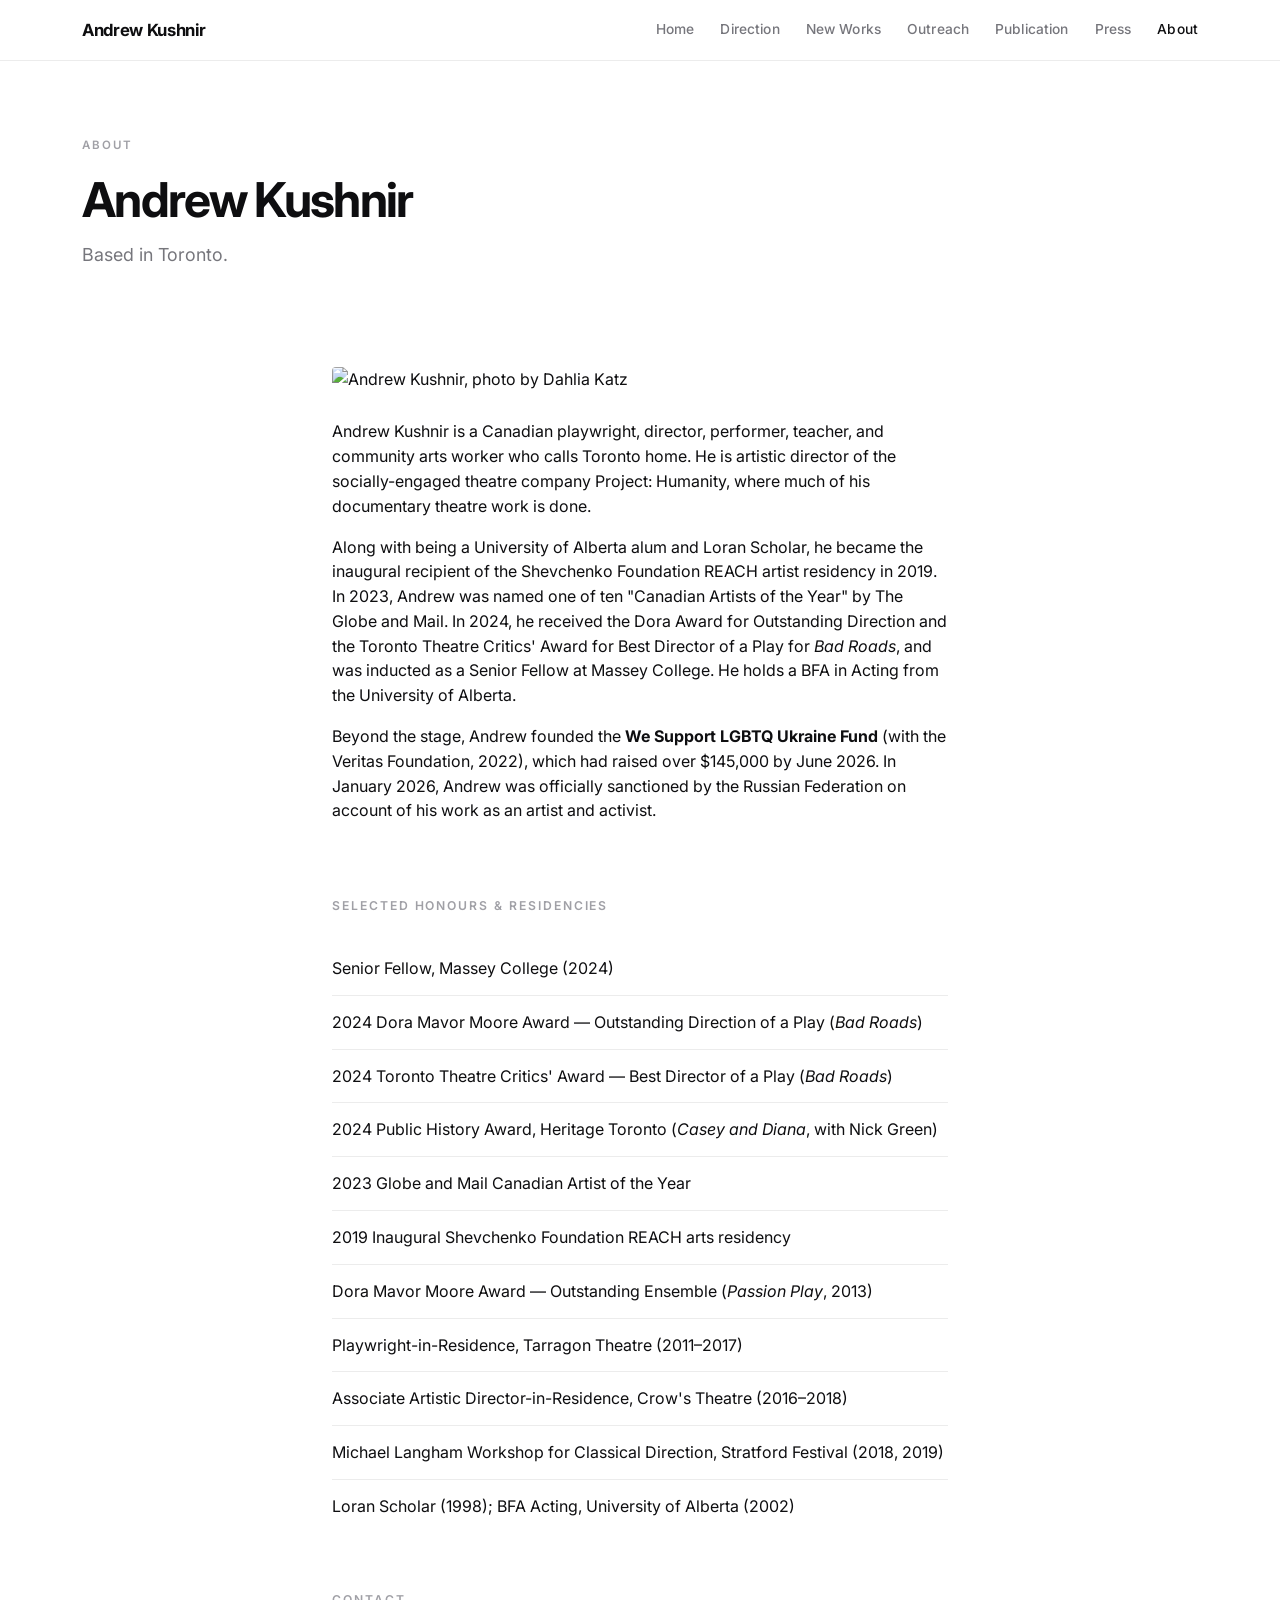
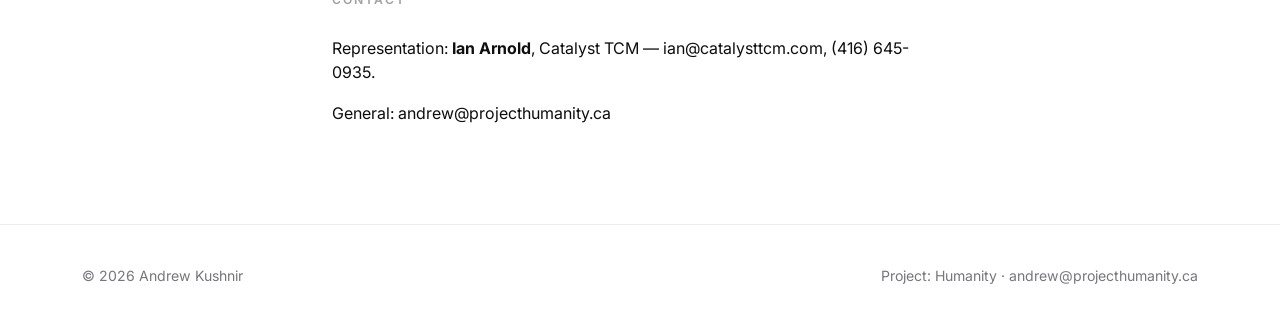
==== about.html @ 0e0c517e "Add files via upload" ====
<!DOCTYPE html>
<html lang="en">
<head>
  <meta charset="UTF-8" />
  <meta name="viewport" content="width=device-width, initial-scale=1.0" />
  <title>About — Andrew Kushnir</title>
  <meta name="description" content="About Andrew Kushnir — playwright, director, performer, teacher, and artistic director of Project: Humanity." />
  <link rel="stylesheet" href="styles.css" />
</head>
<body>
  <header class="site-header">
    <nav class="wrap nav">
      <a href="index.html" class="brand">Andrew Kushnir</a>
      <div class="nav-links">
        <a href="index.html">Home</a>
        <a href="direction.html">Direction</a>
        <a href="new-works.html">New Works</a>
        <a href="outreach.html">Outreach</a>
        <a href="publication.html">Publication</a>
        <a href="press.html">Press</a>
        <a href="about.html" class="active">About</a>
      </div>
    </nav>
  </header>

  <main>
    <section class="page-hero">
      <div class="wrap">
        <p class="eyebrow">About</p>
        <h1>Andrew Kushnir</h1>
        <p class="lead">Based in Toronto.</p>
      </div>
    </section>

    <section class="block">
      <div class="wrap narrow prose">
        <img src="https://images.squarespace-cdn.com/content/v1/5c01672331d4df2f0f9d16e8/1585955528370-FG833TURFJPLRFF7DVQD/Andrew+Kushnir-photobyDahliaKatz-4016.jpeg" alt="Andrew Kushnir, photo by Dahlia Katz" style="border-radius:4px;margin-bottom:28px" />
        <p>
          Andrew Kushnir is a Canadian playwright, director, performer, teacher, and
          community arts worker who calls Toronto home. He is artistic director of the
          socially-engaged theatre company <a href="https://www.projecthumanity.ca">Project: Humanity</a>,
          where much of his documentary theatre work is done.
        </p>
        <p>
          Along with being a University of Alberta alum and Loran Scholar, he became the
          inaugural recipient of the Shevchenko Foundation REACH artist residency in 2019.
          In 2023, Andrew was named one of ten "Canadian Artists of the Year" by The Globe
          and Mail. In 2024, he received the Dora Award for Outstanding Direction and the
          Toronto Theatre Critics' Award for Best Director of a Play for <em>Bad Roads</em>,
          and was inducted as a Senior Fellow at Massey College. He holds a BFA in Acting
          from the University of Alberta.
        </p>
        <p>
          Beyond the stage, Andrew founded the <strong>We Support LGBTQ Ukraine Fund</strong>
          (with the Veritas Foundation, 2022), which had raised over $145,000 by June 2026.
          In January 2026, Andrew was officially sanctioned by the Russian Federation on
          account of his work as an artist and activist.
        </p>
      </div>
    </section>

    <section class="block">
      <div class="wrap narrow">
        <h2 class="section-title">Selected honours &amp; residencies</h2>
        <ul class="linklist">
          <li>Senior Fellow, Massey College (2024)</li>
          <li>2024 Dora Mavor Moore Award — Outstanding Direction of a Play (<em>Bad Roads</em>)</li>
          <li>2024 Toronto Theatre Critics' Award — Best Director of a Play (<em>Bad Roads</em>)</li>
          <li>2024 Public History Award, Heritage Toronto (<em>Casey and Diana</em>, with Nick Green)</li>
          <li>2023 Globe and Mail Canadian Artist of the Year</li>
          <li>2019 Inaugural Shevchenko Foundation REACH arts residency</li>
          <li>Dora Mavor Moore Award — Outstanding Ensemble (<em>Passion Play</em>, 2013)</li>
          <li>Playwright-in-Residence, Tarragon Theatre (2011–2017)</li>
          <li>Associate Artistic Director-in-Residence, Crow's Theatre (2016–2018)</li>
          <li>Michael Langham Workshop for Classical Direction, Stratford Festival (2018, 2019)</li>
          <li>Loran Scholar (1998); BFA Acting, University of Alberta (2002)</li>
        </ul>
      </div>
    </section>

    <section class="block">
      <div class="wrap narrow prose">
        <h2 class="section-title">Contact</h2>
        <p style="margin-top:14px">
          Representation: <strong>Ian Arnold</strong>, Catalyst TCM —
          <a href="mailto:ian@catalysttcm.com">ian@catalysttcm.com</a>, (416) 645-0935.
        </p>
        <p>General: <a href="mailto:andrew@projecthumanity.ca">andrew@projecthumanity.ca</a></p>
      </div>
    </section>
  </main>

  <footer class="site-footer">
    <div class="wrap footer-row">
      <span>© <span id="year"></span> Andrew Kushnir</span>
      <span>
        <a href="https://www.projecthumanity.ca">Project: Humanity</a> ·
        <a href="mailto:andrew@projecthumanity.ca">andrew@projecthumanity.ca</a>
      </span>
    </div>
  </footer>

  <script>document.getElementById('year').textContent = new Date().getFullYear();</script>
</body>
</html>
---- styles.css ----
@import url('https://fonts.googleapis.com/css2?family=Inter:wght@400;500;600;700;800&display=swap');

:root {
  --bg: #ffffff;
  --text: #0e0e10;
  --muted: #76767c;
  --faint: #a0a0a6;
  --line: #ececec;
  --accent: #0e0e10;        /* monochrome — links underline rather than color */
  --max: 1180px;
  --measure: 680px;
  --sans: "Inter", -apple-system, BlinkMacSystemFont, "Segoe UI", Roboto, Helvetica, Arial, sans-serif;
}

* { box-sizing: border-box; margin: 0; padding: 0; }
html { scroll-behavior: smooth; }

body {
  font-family: var(--sans);
  color: var(--text);
  background: var(--bg);
  line-height: 1.55;
  font-size: 16px;
  -webkit-font-smoothing: antialiased;
  text-rendering: optimizeLegibility;
}

img { max-width: 100%; display: block; }

a { color: var(--text); text-decoration: none; }
a:hover { text-decoration: underline; text-underline-offset: 3px; }

.wrap { max-width: var(--max); margin: 0 auto; padding: 0 32px; }
.narrow { max-width: var(--measure); }

/* Header / nav */
.site-header { position: sticky; top: 0; background: rgba(255,255,255,0.88); backdrop-filter: saturate(180%) blur(12px); z-index: 30; border-bottom: 1px solid var(--line); }
.nav { display: flex; align-items: center; justify-content: space-between; height: 60px; gap: 24px; }
.brand { font-weight: 700; font-size: 1.05rem; letter-spacing: -0.02em; white-space: nowrap; }
.brand:hover { text-decoration: none; }
.nav-links { display: flex; gap: 26px; flex-wrap: wrap; }
.nav-links a { color: var(--muted); font-weight: 500; font-size: 0.86rem; letter-spacing: 0.01em; transition: color 0.15s; }
.nav-links a:hover { color: var(--text); text-decoration: none; }
.nav-links a.active { color: var(--text); }

/* Hero */
.hero { padding: 84px 0 64px; }
.eyebrow { color: var(--faint); font-weight: 600; font-size: 0.72rem; letter-spacing: 0.18em; text-transform: uppercase; margin-bottom: 20px; }
h1 { font-weight: 700; letter-spacing: -0.035em; line-height: 1.04; }
.hero h1 { font-size: clamp(2.2rem, 6vw, 4rem); margin-bottom: 22px; max-width: 17ch; }
.hero h1.quote { font-weight: 600; letter-spacing: -0.03em; line-height: 1.07; max-width: 20ch; }
.page-hero { padding: 76px 0 40px; }
.page-hero h1 { font-size: clamp(1.9rem, 4.5vw, 3rem); margin-bottom: 16px; }
.lead { font-size: 1.12rem; color: var(--muted); max-width: var(--measure); font-weight: 400; }
.intro { font-size: 1.2rem; color: var(--text); max-width: var(--measure); font-weight: 500; letter-spacing: -0.01em; line-height: 1.3; }

.cta-row { display: flex; gap: 12px; margin-top: 30px; flex-wrap: wrap; }
.btn { display: inline-block; font-weight: 600; font-size: 0.9rem; padding: 13px 26px; border-radius: 999px; transition: all 0.18s; }
.btn:hover { text-decoration: none; }
.btn-primary { background: var(--text); color: #fff; }
.btn-primary:hover { opacity: 0.82; }
.btn-ghost { color: var(--text); border: 1px solid #d6d6d6; background: transparent; }
.btn-ghost:hover { border-color: var(--text); }

/* Sections */
section.block { padding: 58px 0; }
section.block + section.block { padding-top: 0; }
.section-title { font-size: 0.76rem; font-weight: 600; letter-spacing: 0.16em; text-transform: uppercase; color: var(--faint); margin-bottom: 26px; }
.section-sub { color: var(--muted); margin: -16px 0 26px; max-width: var(--measure); }

/* Featured (current show) */
.feature { padding: 8px 0 0; }
.feature .wrap { padding: 0 32px; display: grid; grid-template-columns: 1.25fr 1fr; gap: 44px; align-items: center; }
.feature img { width: 100%; aspect-ratio: 16/10; object-fit: cover; border-radius: 4px; }
.feature .eyebrow { color: var(--faint); }
.feature h2 { font-size: clamp(1.7rem, 3.2vw, 2.4rem); font-weight: 700; letter-spacing: -0.03em; line-height: 1.07; margin-bottom: 16px; }
.feature p { color: var(--muted); margin-bottom: 14px; font-size: 1rem; }
.feature .stars { color: var(--text); font-weight: 600; }

/* Work index links */
.index-list { list-style: none; }
.index-list li { border-top: 1px solid var(--line); }
.index-list a { display: flex; justify-content: space-between; align-items: baseline; gap: 24px; padding: 20px 0; font-size: clamp(1.4rem, 3.2vw, 2.1rem); font-weight: 600; letter-spacing: -0.03em; color: var(--text); transition: padding-left 0.2s ease, color 0.2s; }
.index-list a:hover { text-decoration: none; padding-left: 14px; }
.index-list .meta { font-size: 0.9rem; font-weight: 500; color: var(--faint); letter-spacing: 0; align-self: center; white-space: nowrap; }

/* Work items */
.work-item { display: grid; grid-template-columns: 1fr 1fr; gap: 36px; padding: 52px 0; border-top: 1px solid var(--line); align-items: center; }
.work-item:first-of-type { border-top: none; padding-top: 12px; }
.work-item .thumb { overflow: hidden; border-radius: 4px; background: #f3f3f3; }
.work-item .thumb img { width: 100%; aspect-ratio: 4/3; object-fit: cover; transition: transform 0.5s ease; }
.work-item:hover .thumb img { transform: scale(1.03); }
.work-item h3 { font-size: clamp(1.4rem, 3vw, 2rem); font-weight: 700; letter-spacing: -0.03em; line-height: 1.07; margin-bottom: 8px; }
.work-item .year { color: var(--faint); font-weight: 600; font-size: 0.76rem; letter-spacing: 0.14em; text-transform: uppercase; display: block; margin-bottom: 10px; }
.work-item .credits { color: var(--muted); font-size: 0.96rem; margin-top: 8px; }
.work-item .award { color: var(--text); font-weight: 600; font-size: 0.92rem; margin-top: 10px; }
.work-item .excerpt { color: var(--muted); margin-top: 12px; font-size: 1rem; }
.work-item:nth-child(even) .thumb,
.work-item:nth-child(even) .gallery { order: 2; }

blockquote.pull { font-size: 1.18rem; font-weight: 500; letter-spacing: -0.015em; line-height: 1.32; color: var(--text); margin: 14px 0 0; }
blockquote.pull cite { display: block; font-style: normal; font-size: 0.82rem; font-weight: 600; color: var(--faint); margin-top: 12px; letter-spacing: 0.06em; text-transform: uppercase; }

/* Photo foursome gallery */
.gallery { display: grid; grid-template-columns: 1fr 1fr; gap: 8px; }
.gallery.duo { grid-template-columns: 1fr 1fr; }
.gthumb { padding: 0; border: 0; margin: 0; background: #f3f3f3; cursor: zoom-in; overflow: hidden; border-radius: 3px; position: relative; display: block; }
.gthumb img { width: 100%; aspect-ratio: 3/2; object-fit: cover; transition: transform 0.45s ease, opacity 0.2s; display: block; }
.gthumb:hover img { transform: scale(1.06); }
.gthumb::after { content: "⤢"; position: absolute; top: 8px; right: 8px; width: 26px; height: 26px; display: grid; place-items: center; font-size: 13px; color: #fff; background: rgba(0,0,0,0.45); border-radius: 50%; opacity: 0; transition: opacity 0.2s; }
.gthumb:hover::after { opacity: 1; }

/* Lightbox */
.lightbox { position: fixed; inset: 0; background: rgba(12,12,14,0.94); display: none; z-index: 100; align-items: center; justify-content: center; }
.lightbox.open { display: flex; }
.lightbox img { max-width: 90vw; max-height: 84vh; object-fit: contain; border-radius: 4px; box-shadow: 0 10px 60px rgba(0,0,0,0.5); }
.lb-caption { position: absolute; bottom: 22px; left: 0; right: 0; text-align: center; color: #d7d7da; font-size: 0.85rem; letter-spacing: 0.02em; padding: 0 20px; }
.lb-btn { position: absolute; background: rgba(255,255,255,0.10); border: 0; color: #fff; width: 50px; height: 50px; border-radius: 50%; font-size: 22px; cursor: pointer; display: grid; place-items: center; transition: background 0.2s; }
.lb-btn:hover { background: rgba(255,255,255,0.22); }
.lb-prev { left: 20px; top: 50%; transform: translateY(-50%); }
.lb-next { right: 20px; top: 50%; transform: translateY(-50%); }
.lb-close { top: 20px; right: 20px; width: 44px; height: 44px; font-size: 20px; }

/* Plain link lists */
.linklist { list-style: none; }
.linklist li { padding: 14px 0; border-top: 1px solid var(--line); font-size: 1rem; }
.linklist li:first-child { border-top: none; }
.group-title { font-size: 0.76rem; font-weight: 600; letter-spacing: 0.16em; text-transform: uppercase; color: var(--faint); margin: 36px 0 2px; }

.prose p { margin-bottom: 16px; font-size: 1rem; }
.prose p.muted { color: var(--muted); }

/* Cards (About affiliations) */
.cards { display: grid; grid-template-columns: repeat(auto-fit, minmax(220px, 1fr)); gap: 2px; margin-top: 8px; }
.card { padding: 22px 0; border-top: 1px solid var(--line); color: inherit; display: block; }
.card:hover { text-decoration: none; }
a.card:hover h3 { text-decoration: underline; text-underline-offset: 3px; }
.card h3 { font-size: 1.1rem; font-weight: 600; letter-spacing: -0.01em; margin-bottom: 4px; }
.card p { font-size: 0.92rem; color: var(--muted); margin: 0; }

/* Footer */
.site-footer { border-top: 1px solid var(--line); padding: 40px 0; margin-top: 24px; color: var(--muted); font-size: 0.88rem; }
.site-footer a { color: var(--muted); }
.site-footer a:hover { color: var(--text); }
.footer-row { display: flex; justify-content: space-between; flex-wrap: wrap; gap: 14px; }

/* Subtle reveal on load */
@media (prefers-reduced-motion: no-preference) {
  .work-item, .feature .wrap, .hero > * { animation: rise 0.7s cubic-bezier(.2,.7,.2,1) both; }
  @keyframes rise { from { opacity: 0; transform: translateY(14px); } to { opacity: 1; transform: none; } }
}

@media (max-width: 760px) {
  .wrap { padding: 0 22px; }
  .hero { padding: 56px 0 40px; }
  .page-hero { padding: 56px 0 28px; }
  .feature .wrap { grid-template-columns: 1fr; gap: 22px; }
  .work-item { grid-template-columns: 1fr; gap: 18px; padding: 38px 0; }
  .work-item:nth-child(even) .thumb,
  .work-item:nth-child(even) .gallery { order: 0; }
  .work-item .thumb img { aspect-ratio: 16/10; }
  .index-list a { font-size: 1.5rem; }
  .nav-links { gap: 16px; }
  .lb-btn { width: 42px; height: 42px; }
}
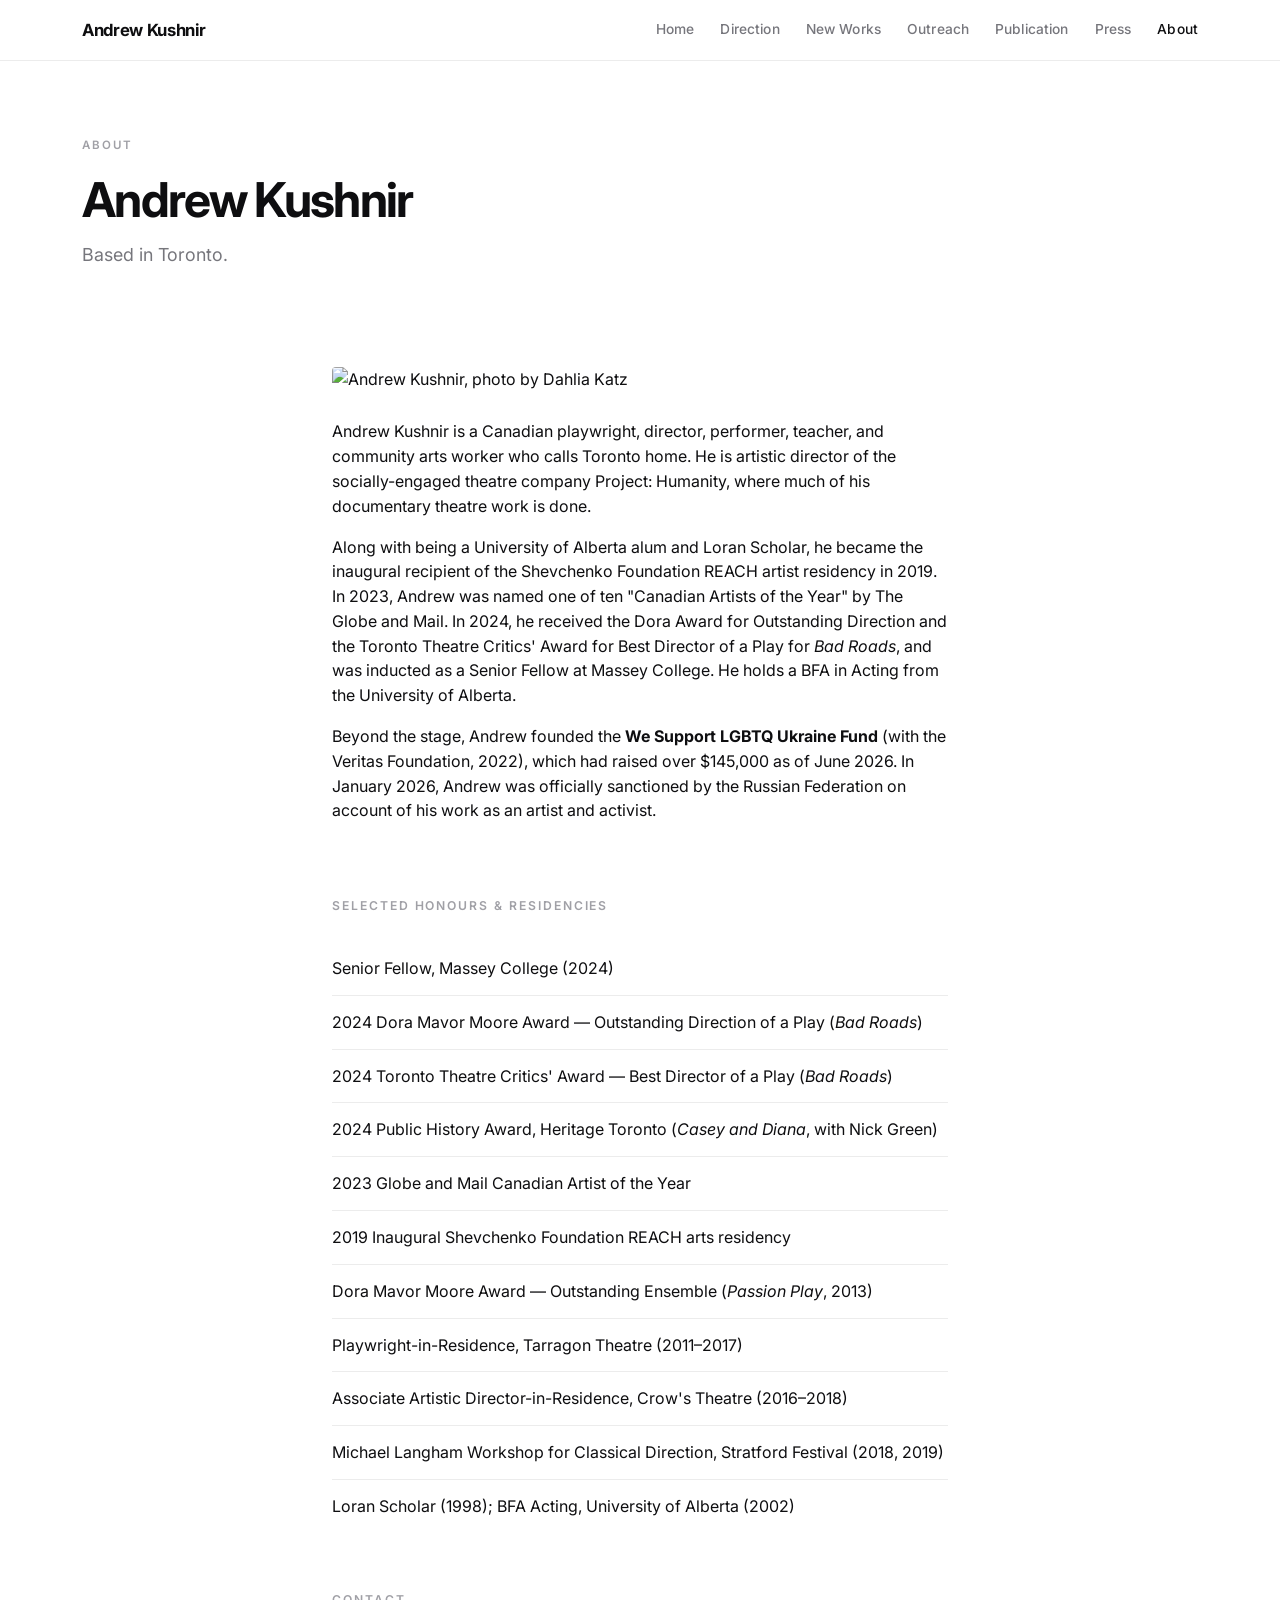
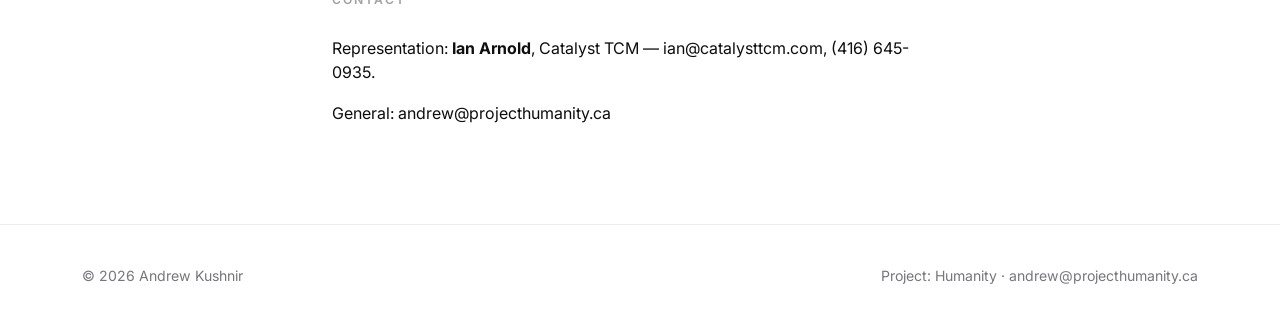
==== commit 765b278c: "Add files via upload" ====
--- a/about.html
+++ b/about.html
@@ -52,7 +52,7 @@
         </p>
         <p>
           Beyond the stage, Andrew founded the <strong>We Support LGBTQ Ukraine Fund</strong>
-          (with the Veritas Foundation, 2022), which had raised over $145,000 by June 2026.
+          (with the Veritas Foundation, 2022), which had raised over $145,000 as of June 2026.
           In January 2026, Andrew was officially sanctioned by the Russian Federation on
           account of his work as an artist and activist.
         </p>
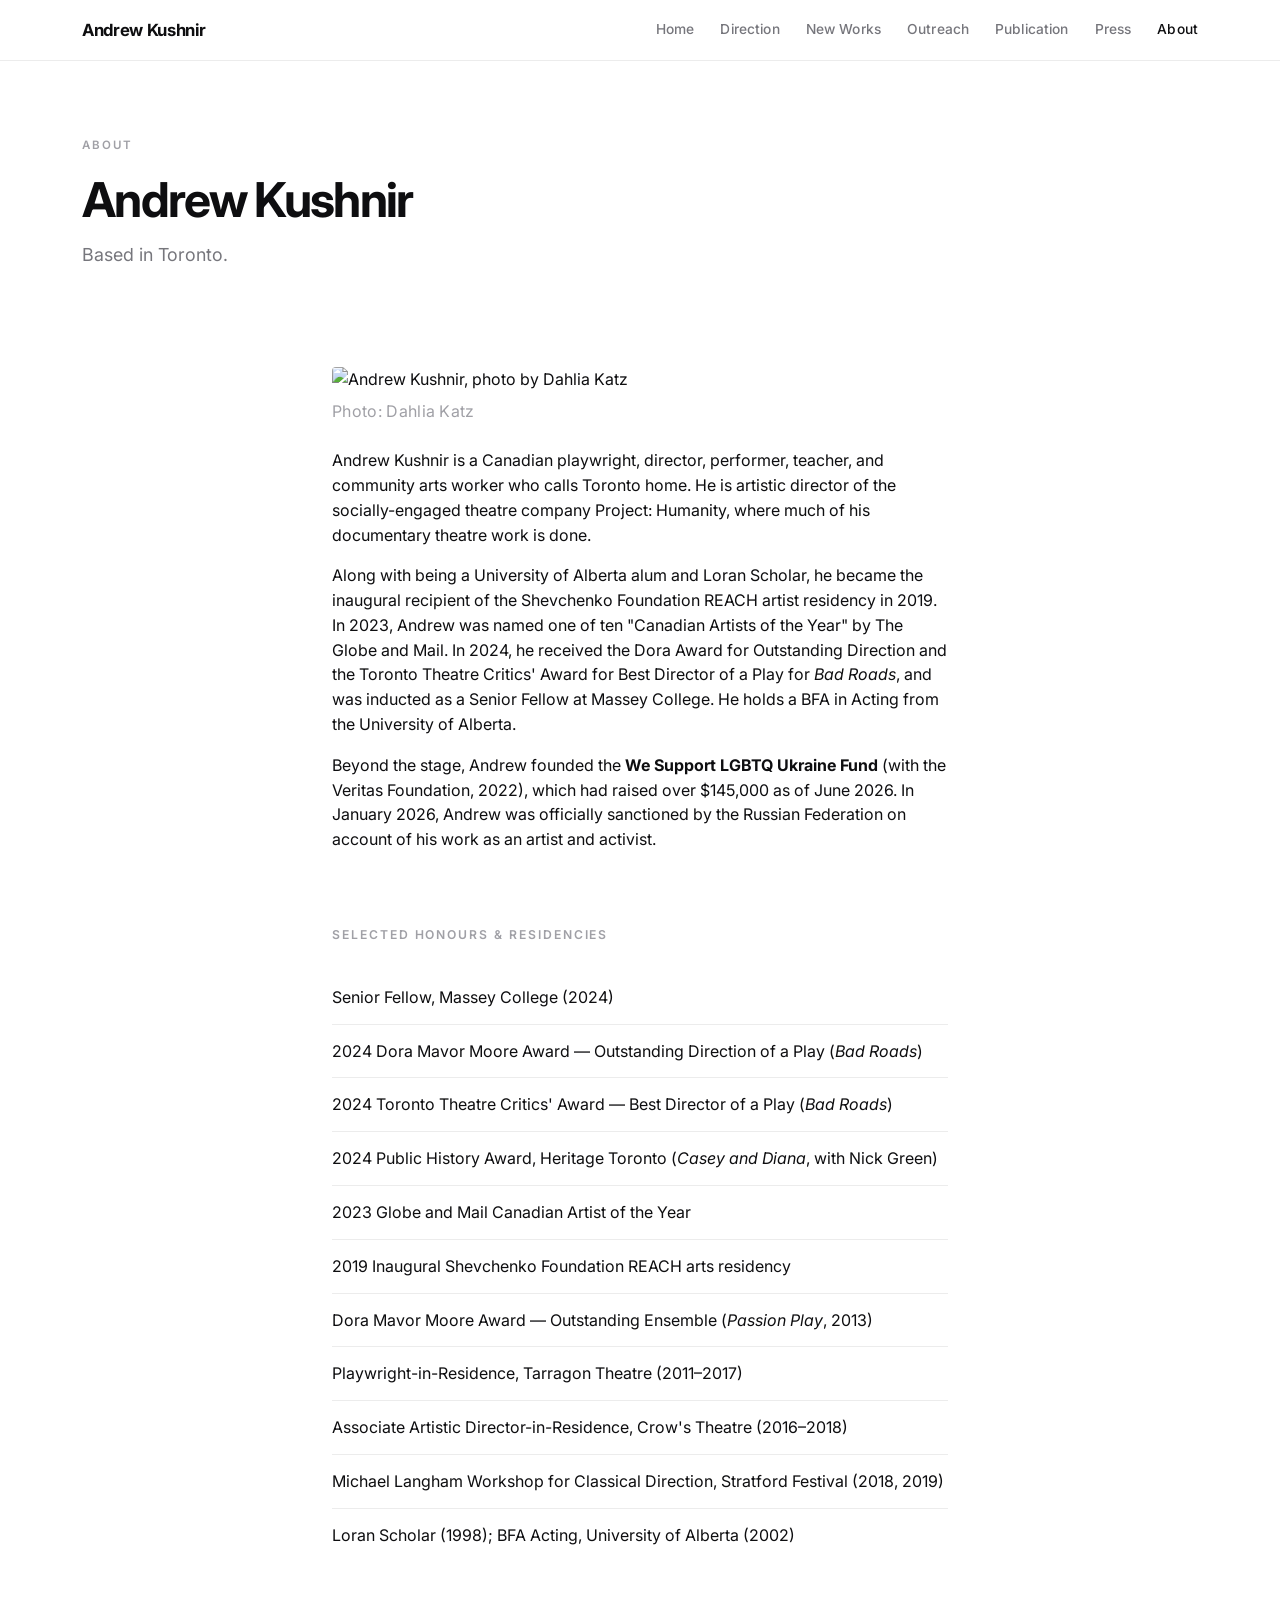
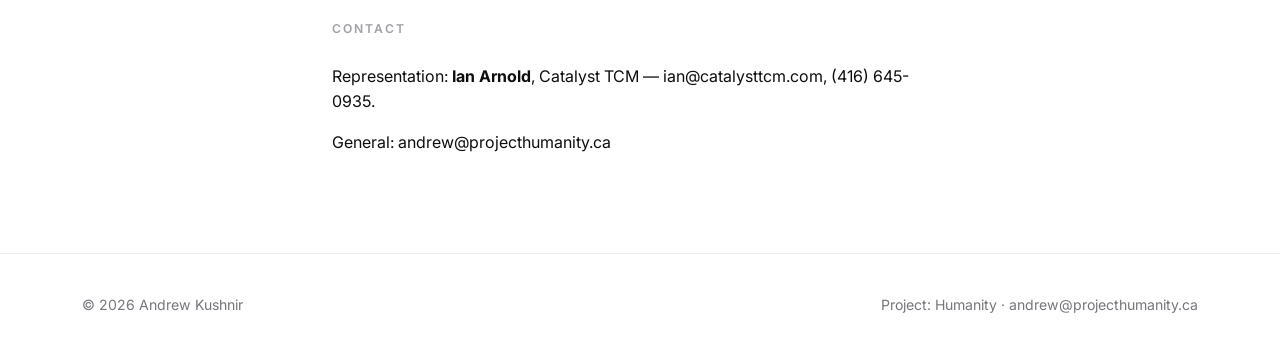
==== commit 1ac5fa6b: "Add files via upload" ====
--- a/about.html
+++ b/about.html
@@ -34,7 +34,8 @@
 
     <section class="block">
       <div class="wrap narrow prose">
-        <img src="https://images.squarespace-cdn.com/content/v1/5c01672331d4df2f0f9d16e8/1585955528370-FG833TURFJPLRFF7DVQD/Andrew+Kushnir-photobyDahliaKatz-4016.jpeg" alt="Andrew Kushnir, photo by Dahlia Katz" style="border-radius:4px;margin-bottom:28px" />
+        <img src="https://images.squarespace-cdn.com/content/v1/5c01672331d4df2f0f9d16e8/1585955528370-FG833TURFJPLRFF7DVQD/Andrew+Kushnir-photobyDahliaKatz-4016.jpeg" alt="Andrew Kushnir, photo by Dahlia Katz" style="border-radius:4px;margin-bottom:8px" />
+        <p class="photo-credit">Photo: Dahlia Katz</p>
         <p>
           Andrew Kushnir is a Canadian playwright, director, performer, teacher, and
           community arts worker who calls Toronto home. He is artistic director of the
--- a/styles.css
+++ b/styles.css
@@ -95,6 +95,8 @@
 .work-item .credits { color: var(--muted); font-size: 0.96rem; margin-top: 8px; }
 .work-item .award { color: var(--text); font-weight: 600; font-size: 0.92rem; margin-top: 10px; }
 .work-item .excerpt { color: var(--muted); margin-top: 12px; font-size: 1rem; }
+.photo-credit { font-size: 0.72rem; color: var(--faint); letter-spacing: 0.02em; margin-top: 10px; }
+.prose .photo-credit { margin-top: 0; margin-bottom: 24px; }
 .work-item:nth-child(even) .thumb,
 .work-item:nth-child(even) .gallery { order: 2; }
 
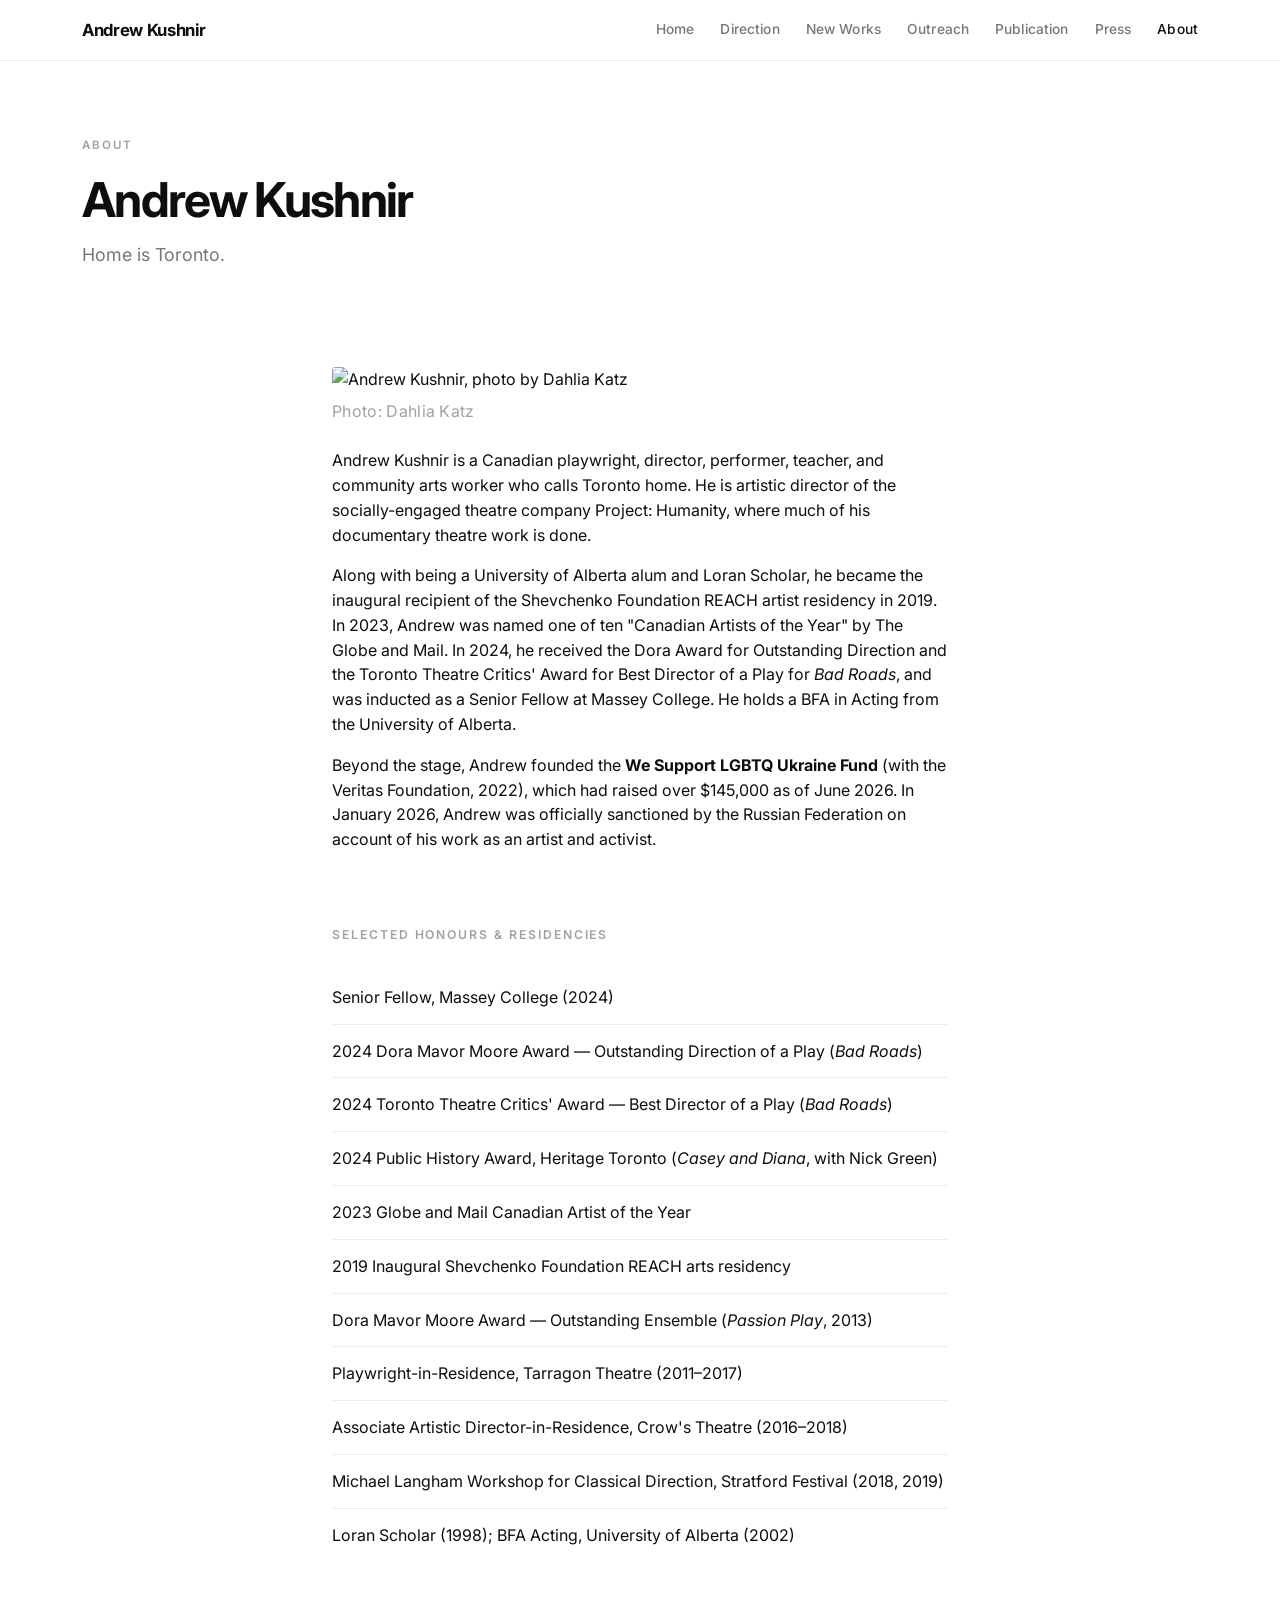
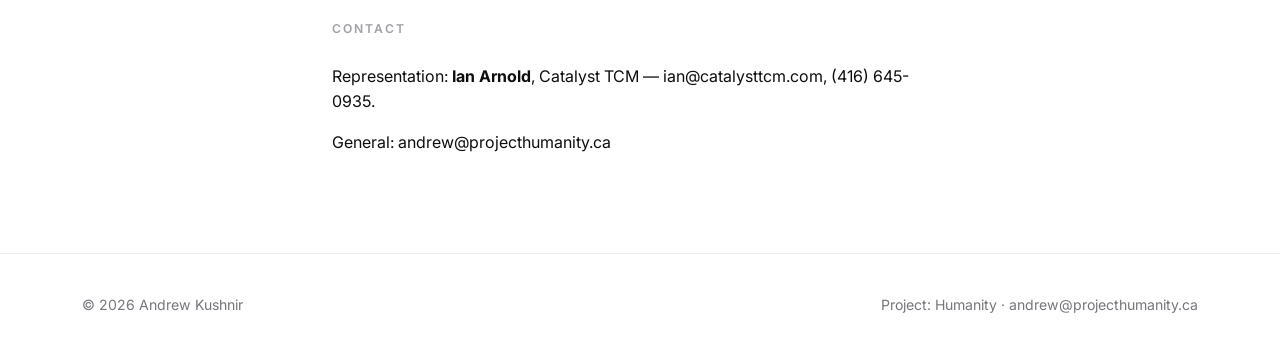
==== commit 76b5c1ee: "Add files via upload" ====
--- a/about.html
+++ b/about.html
@@ -28,7 +28,7 @@
       <div class="wrap">
         <p class="eyebrow">About</p>
         <h1>Andrew Kushnir</h1>
-        <p class="lead">Based in Toronto.</p>
+        <p class="lead">Home is Toronto.</p>
       </div>
     </section>
 
--- a/styles.css
+++ b/styles.css
@@ -6,7 +6,7 @@
   --muted: #76767c;
   --faint: #a0a0a6;
   --line: #ececec;
-  --accent: #0e0e10;        /* monochrome — links underline rather than color */
+  --accent: #0e0e10;
   --max: 1180px;
   --measure: 680px;
   --sans: "Inter", -apple-system, BlinkMacSystemFont, "Segoe UI", Roboto, Helvetica, Arial, sans-serif;
@@ -26,7 +26,6 @@
 }
 
 img { max-width: 100%; display: block; }
-
 a { color: var(--text); text-decoration: none; }
 a:hover { text-decoration: underline; text-underline-offset: 3px; }
 
@@ -68,7 +67,7 @@
 .section-title { font-size: 0.76rem; font-weight: 600; letter-spacing: 0.16em; text-transform: uppercase; color: var(--faint); margin-bottom: 26px; }
 .section-sub { color: var(--muted); margin: -16px 0 26px; max-width: var(--measure); }
 
-/* Featured (current show) */
+/* Featured */
 .feature { padding: 8px 0 0; }
 .feature .wrap { padding: 0 32px; display: grid; grid-template-columns: 1.25fr 1fr; gap: 44px; align-items: center; }
 .feature img { width: 100%; aspect-ratio: 16/10; object-fit: cover; border-radius: 4px; }
@@ -107,7 +106,7 @@
 .gallery { display: grid; grid-template-columns: 1fr 1fr; gap: 8px; }
 .gallery.duo { grid-template-columns: 1fr 1fr; }
 .gthumb { padding: 0; border: 0; margin: 0; background: #f3f3f3; cursor: zoom-in; overflow: hidden; border-radius: 3px; position: relative; display: block; }
-.gthumb img { width: 100%; aspect-ratio: 3/2; object-fit: cover; transition: transform 0.45s ease, opacity 0.2s; display: block; }
+.gthumb img { width: 100%; aspect-ratio: 3/2; object-fit: cover; transition: transform 0.45s ease; display: block; }
 .gthumb:hover img { transform: scale(1.06); }
 .gthumb::after { content: "⤢"; position: absolute; top: 8px; right: 8px; width: 26px; height: 26px; display: grid; place-items: center; font-size: 13px; color: #fff; background: rgba(0,0,0,0.45); border-radius: 50%; opacity: 0; transition: opacity 0.2s; }
 .gthumb:hover::after { opacity: 1; }
@@ -132,7 +131,7 @@
 .prose p { margin-bottom: 16px; font-size: 1rem; }
 .prose p.muted { color: var(--muted); }
 
-/* Cards (About affiliations) */
+/* Cards */
 .cards { display: grid; grid-template-columns: repeat(auto-fit, minmax(220px, 1fr)); gap: 2px; margin-top: 8px; }
 .card { padding: 22px 0; border-top: 1px solid var(--line); color: inherit; display: block; }
 .card:hover { text-decoration: none; }
@@ -154,6 +153,10 @@
 
 @media (max-width: 760px) {
   .wrap { padding: 0 22px; }
+  /* Mobile nav: stack brand above links so all sections are visible */
+  .nav { flex-direction: column; align-items: flex-start; height: auto; gap: 10px; padding: 12px 0; }
+  .nav-links { gap: 14px 18px; width: 100%; }
+  .nav-links a { font-size: 0.92rem; }
   .hero { padding: 56px 0 40px; }
   .page-hero { padding: 56px 0 28px; }
   .feature .wrap { grid-template-columns: 1fr; gap: 22px; }
@@ -162,6 +165,5 @@
   .work-item:nth-child(even) .gallery { order: 0; }
   .work-item .thumb img { aspect-ratio: 16/10; }
   .index-list a { font-size: 1.5rem; }
-  .nav-links { gap: 16px; }
   .lb-btn { width: 42px; height: 42px; }
 }
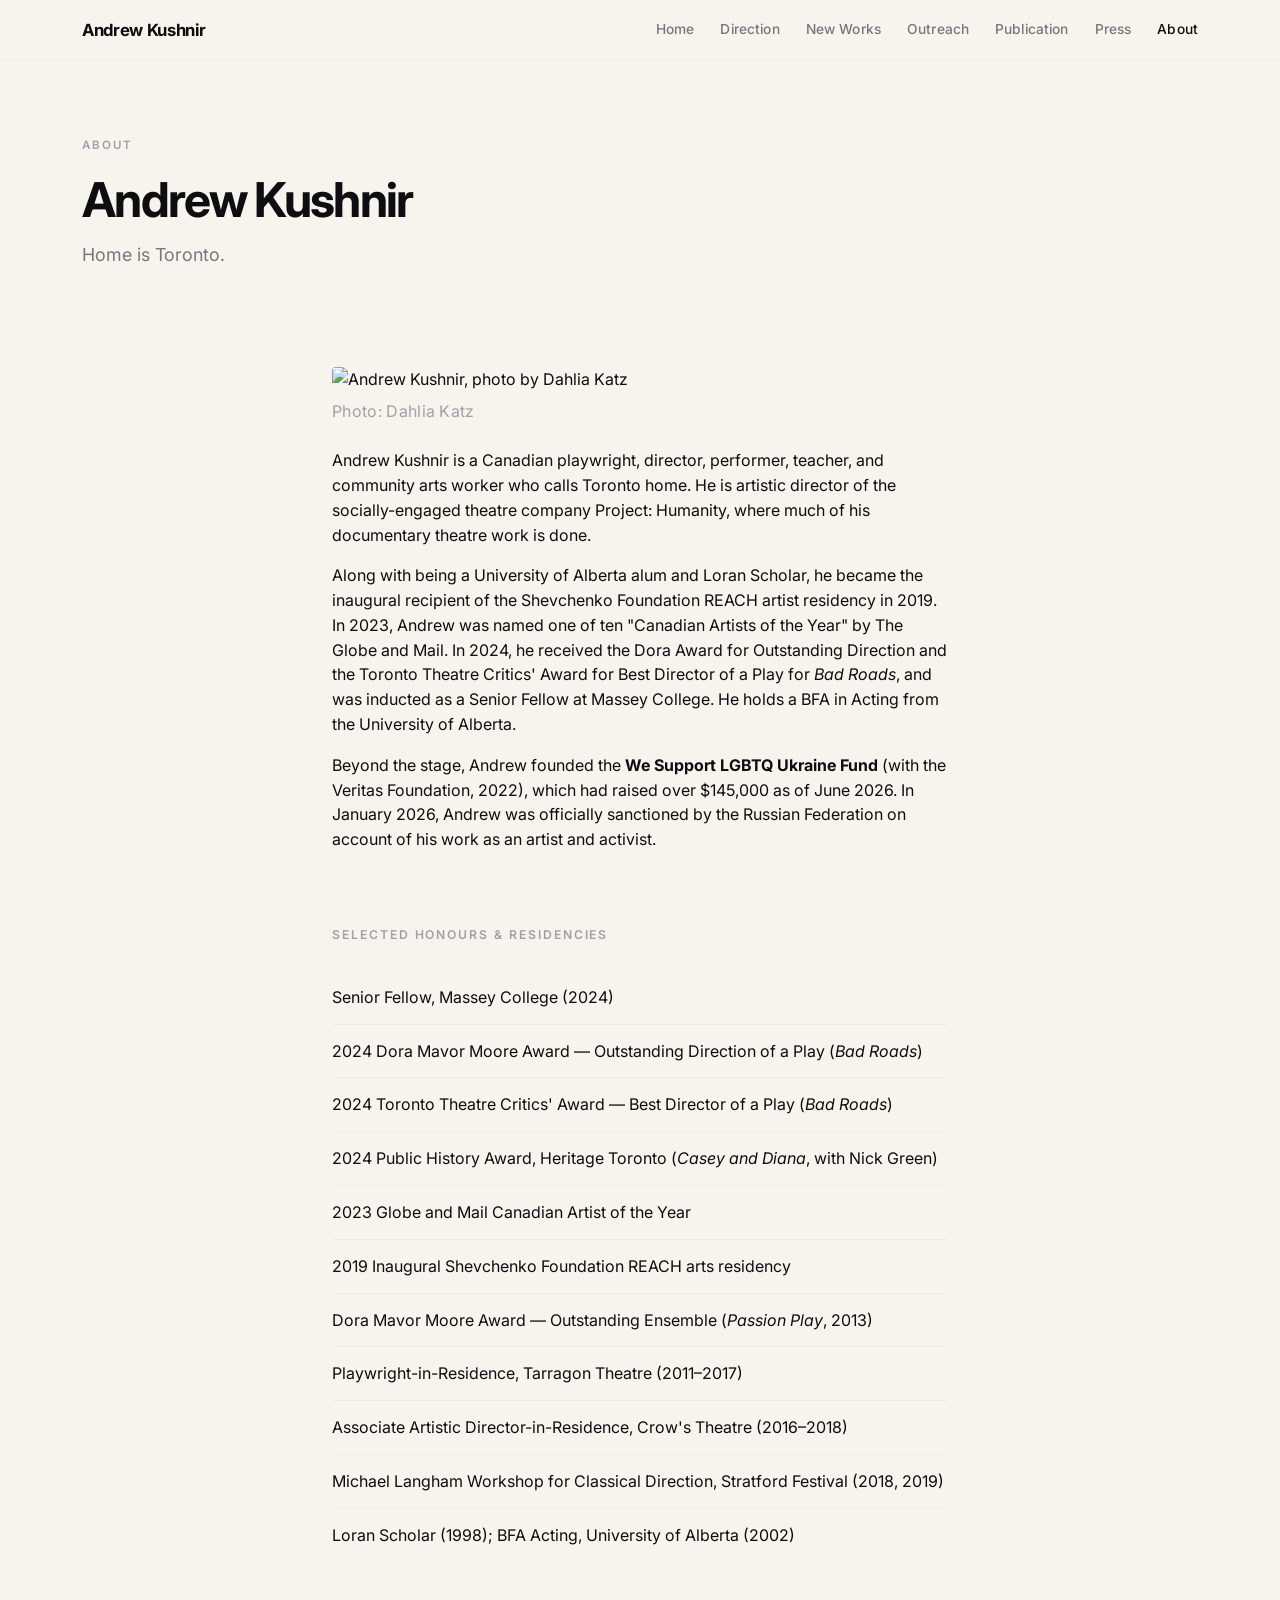
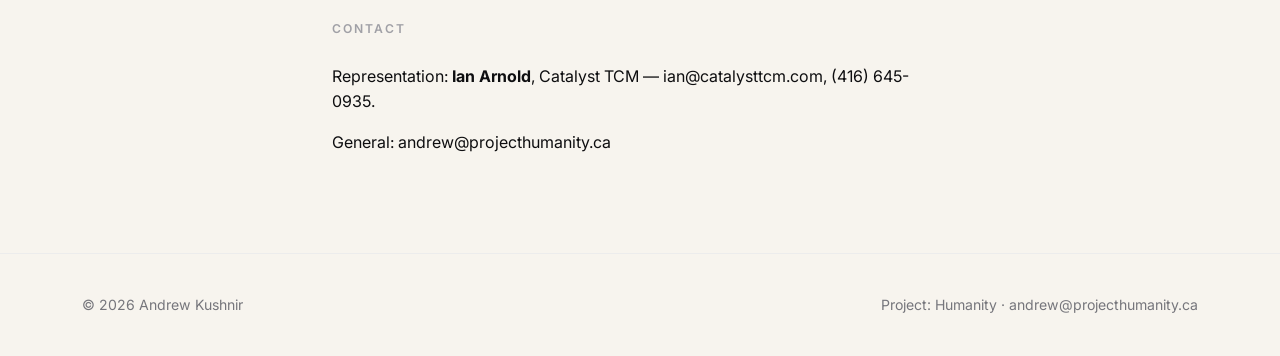
==== commit d3a9da39: "Add files via upload" ====
--- a/about.html
+++ b/about.html
@@ -4,7 +4,35 @@
   <meta charset="UTF-8" />
   <meta name="viewport" content="width=device-width, initial-scale=1.0" />
   <title>About — Andrew Kushnir</title>
-  <meta name="description" content="About Andrew Kushnir — playwright, director, performer, teacher, and artistic director of Project: Humanity." />
+  <meta name="description" content="About Andrew Kushnir — Toronto-based director, playwright, performer, teacher, and artistic director of Project: Humanity." />
+  <link rel="canonical" href="https://www.kushnirandrew.com/about.html" />
+  <meta name="robots" content="index, follow" />
+  <meta property="og:type" content="profile" />
+  <meta property="og:site_name" content="Andrew Kushnir" />
+  <meta property="og:title" content="About — Andrew Kushnir" />
+  <meta property="og:description" content="Toronto-based director, playwright, performer, teacher, and artistic director of Project: Humanity." />
+  <meta property="og:url" content="https://www.kushnirandrew.com/about.html" />
+  <meta property="og:image" content="https://www.kushnirandrew.com/images/the-division/1-large.jpg" />
+  <meta property="og:image:alt" content="Andrew Kushnir's The Division at Crow's Theatre — photo by Dahlia Katz" />
+  <meta name="twitter:card" content="summary_large_image" />
+  <meta name="twitter:title" content="About — Andrew Kushnir" />
+  <meta name="twitter:description" content="Toronto-based director, playwright, performer, teacher, and artistic director of Project: Humanity." />
+  <meta name="twitter:image" content="https://www.kushnirandrew.com/images/the-division/1-large.jpg" />
+  <script type="application/ld+json">
+  {
+    "@context": "https://schema.org",
+    "@type": "Person",
+    "name": "Andrew Kushnir",
+    "url": "https://www.kushnirandrew.com",
+    "jobTitle": "Director and Playwright",
+    "nationality": "Canadian",
+    "image": "https://www.kushnirandrew.com/images/the-division/1-large.jpg",
+    "homeLocation": { "@type": "Place", "name": "Toronto, Canada" },
+    "alumniOf": { "@type": "CollegeOrUniversity", "name": "University of Alberta" },
+    "worksFor": { "@type": "Organization", "name": "Project: Humanity", "url": "https://www.projecthumanity.ca" },
+    "sameAs": [ "https://www.projecthumanity.ca" ]
+  }
+  </script>
   <link rel="stylesheet" href="styles.css" />
 </head>
 <body>
--- a/styles.css
+++ b/styles.css
@@ -1,7 +1,7 @@
 @import url('https://fonts.googleapis.com/css2?family=Inter:wght@400;500;600;700;800&display=swap');
 
 :root {
-  --bg: #ffffff;
+  --bg: #f7f4ee;
   --text: #0e0e10;
   --muted: #76767c;
   --faint: #a0a0a6;
@@ -33,7 +33,7 @@
 .narrow { max-width: var(--measure); }
 
 /* Header / nav */
-.site-header { position: sticky; top: 0; background: rgba(255,255,255,0.88); backdrop-filter: saturate(180%) blur(12px); z-index: 30; border-bottom: 1px solid var(--line); }
+.site-header { position: sticky; top: 0; background: rgba(247,244,238,0.9); backdrop-filter: saturate(180%) blur(12px); z-index: 30; border-bottom: 1px solid var(--line); }
 .nav { display: flex; align-items: center; justify-content: space-between; height: 60px; gap: 24px; }
 .brand { font-weight: 700; font-size: 1.05rem; letter-spacing: -0.02em; white-space: nowrap; }
 .brand:hover { text-decoration: none; }
@@ -43,12 +43,12 @@
 .nav-links a.active { color: var(--text); }
 
 /* Hero */
-.hero { padding: 84px 0 64px; }
+.hero { padding-top: 84px; padding-bottom: 64px; }
 .eyebrow { color: var(--faint); font-weight: 600; font-size: 0.72rem; letter-spacing: 0.18em; text-transform: uppercase; margin-bottom: 20px; }
 h1 { font-weight: 700; letter-spacing: -0.035em; line-height: 1.04; }
 .hero h1 { font-size: clamp(2.2rem, 6vw, 4rem); margin-bottom: 22px; max-width: 17ch; }
 .hero h1.quote { font-weight: 600; letter-spacing: -0.03em; line-height: 1.07; max-width: 20ch; }
-.page-hero { padding: 76px 0 40px; }
+.page-hero { padding-top: 76px; padding-bottom: 40px; }
 .page-hero h1 { font-size: clamp(1.9rem, 4.5vw, 3rem); margin-bottom: 16px; }
 .lead { font-size: 1.12rem; color: var(--muted); max-width: var(--measure); font-weight: 400; }
 .intro { font-size: 1.2rem; color: var(--text); max-width: var(--measure); font-weight: 500; letter-spacing: -0.01em; line-height: 1.3; }
@@ -86,7 +86,7 @@
 /* Work items */
 .work-item { display: grid; grid-template-columns: 1fr 1fr; gap: 36px; padding: 52px 0; border-top: 1px solid var(--line); align-items: center; }
 .work-item:first-of-type { border-top: none; padding-top: 12px; }
-.work-item .thumb { overflow: hidden; border-radius: 4px; background: #f3f3f3; }
+.work-item .thumb { overflow: hidden; border-radius: 4px; background: #efece5; }
 .work-item .thumb img { width: 100%; aspect-ratio: 4/3; object-fit: cover; transition: transform 0.5s ease; }
 .work-item:hover .thumb img { transform: scale(1.03); }
 .work-item h3 { font-size: clamp(1.4rem, 3vw, 2rem); font-weight: 700; letter-spacing: -0.03em; line-height: 1.07; margin-bottom: 8px; }
@@ -105,7 +105,7 @@
 /* Photo foursome gallery */
 .gallery { display: grid; grid-template-columns: 1fr 1fr; gap: 8px; }
 .gallery.duo { grid-template-columns: 1fr 1fr; }
-.gthumb { padding: 0; border: 0; margin: 0; background: #f3f3f3; cursor: zoom-in; overflow: hidden; border-radius: 3px; position: relative; display: block; }
+.gthumb { padding: 0; border: 0; margin: 0; background: #efece5; cursor: zoom-in; overflow: hidden; border-radius: 3px; position: relative; display: block; }
 .gthumb img { width: 100%; aspect-ratio: 3/2; object-fit: cover; transition: transform 0.45s ease; display: block; }
 .gthumb:hover img { transform: scale(1.06); }
 .gthumb::after { content: "⤢"; position: absolute; top: 8px; right: 8px; width: 26px; height: 26px; display: grid; place-items: center; font-size: 13px; color: #fff; background: rgba(0,0,0,0.45); border-radius: 50%; opacity: 0; transition: opacity 0.2s; }
@@ -154,11 +154,11 @@
 @media (max-width: 760px) {
   .wrap { padding: 0 22px; }
   /* Mobile nav: stack brand above links so all sections are visible */
-  .nav { flex-direction: column; align-items: flex-start; height: auto; gap: 10px; padding: 12px 0; }
+  .nav { flex-direction: column; align-items: flex-start; height: auto; gap: 10px; padding-top: 12px; padding-bottom: 12px; }
   .nav-links { gap: 14px 18px; width: 100%; }
   .nav-links a { font-size: 0.92rem; }
-  .hero { padding: 56px 0 40px; }
-  .page-hero { padding: 56px 0 28px; }
+  .hero { padding-top: 56px; padding-bottom: 40px; }
+  .page-hero { padding-top: 56px; padding-bottom: 28px; }
   .feature .wrap { grid-template-columns: 1fr; gap: 22px; }
   .work-item { grid-template-columns: 1fr; gap: 18px; padding: 38px 0; }
   .work-item:nth-child(even) .thumb,
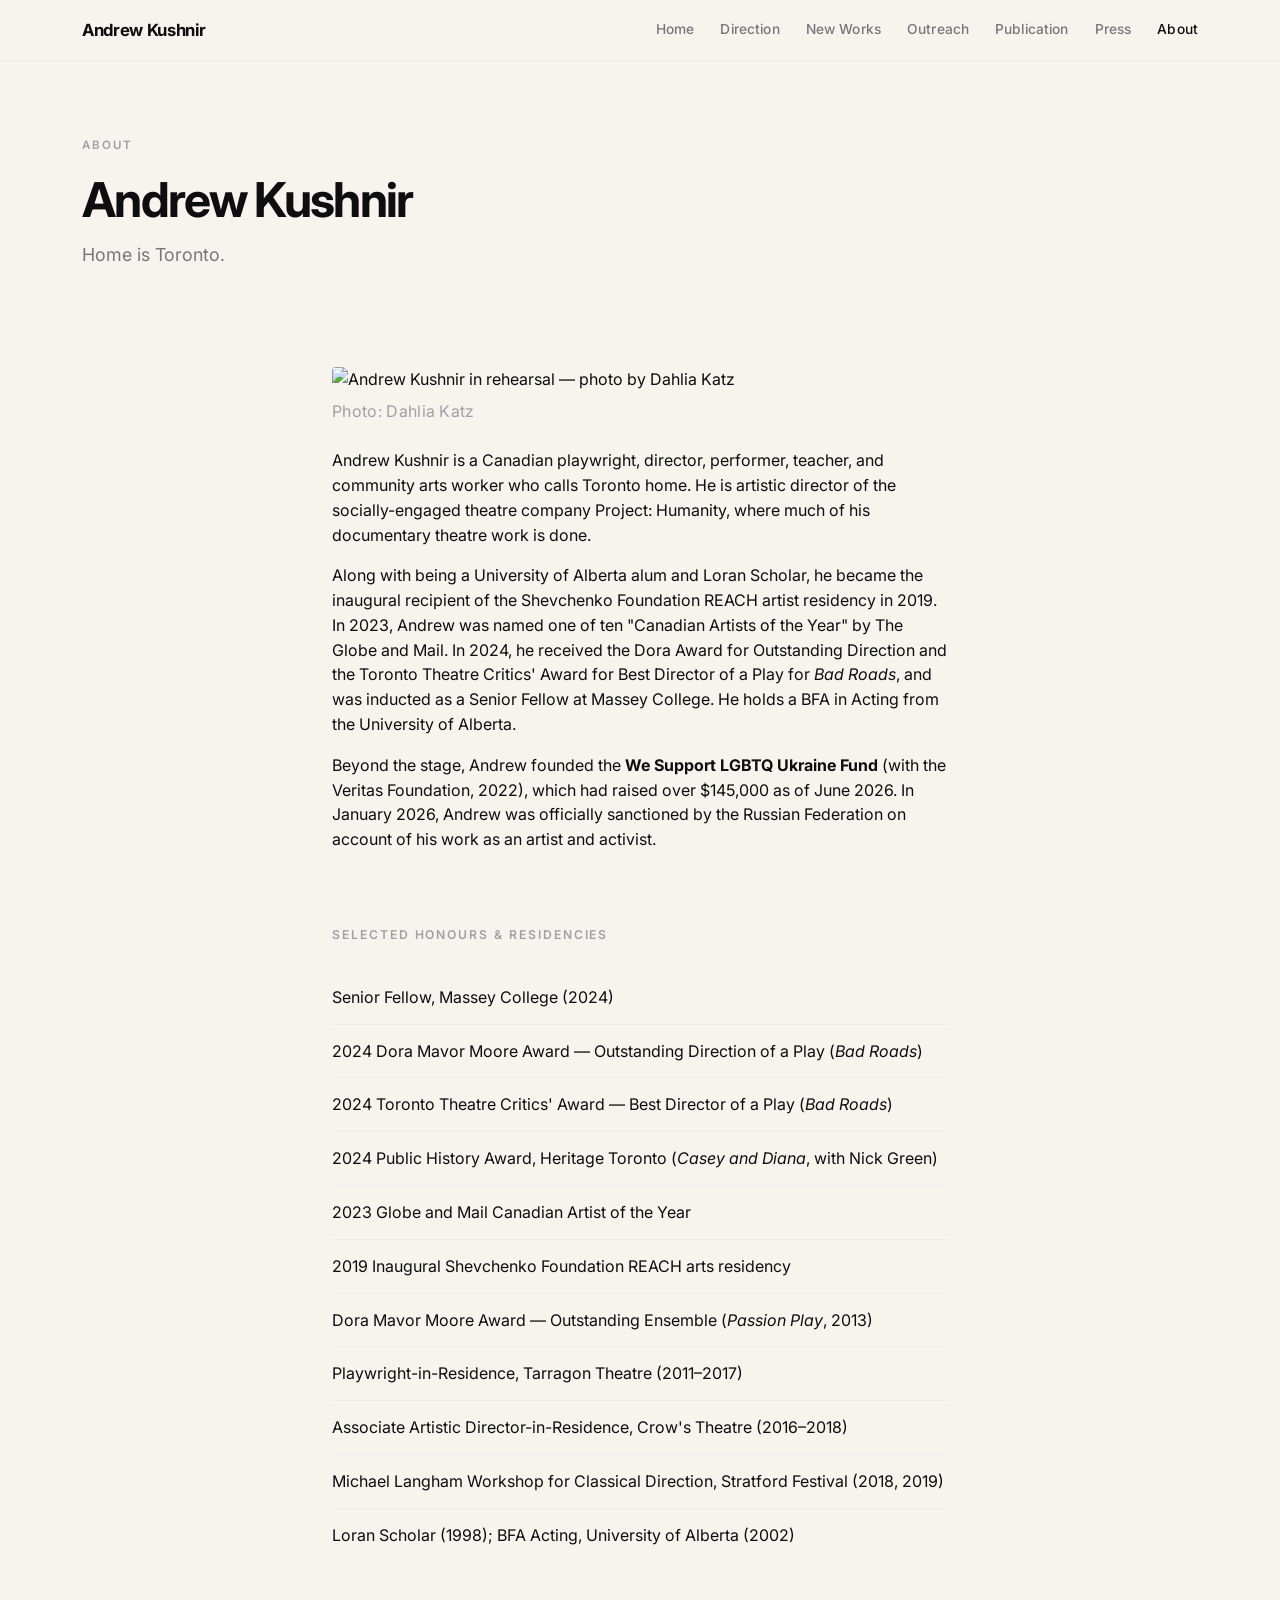
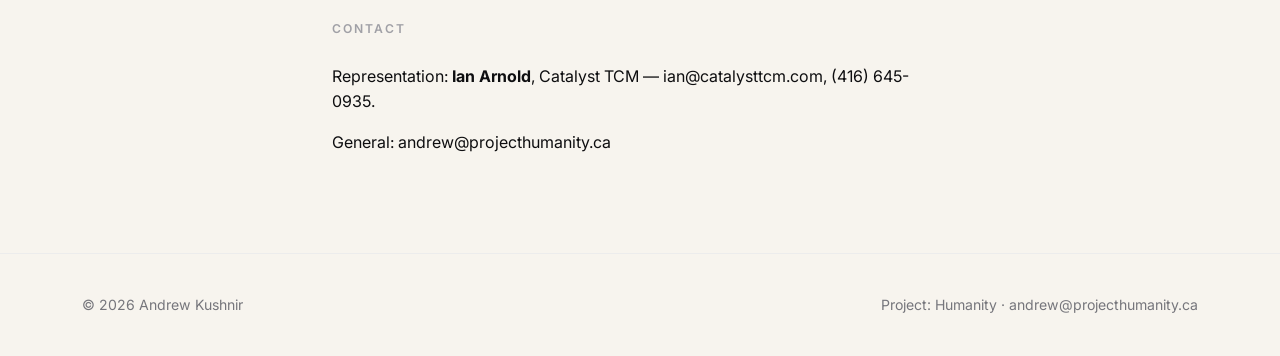
==== commit 3277b3fb: "Add files via upload" ====
--- a/about.html
+++ b/about.html
@@ -62,7 +62,7 @@
 
     <section class="block">
       <div class="wrap narrow prose">
-        <img src="https://images.squarespace-cdn.com/content/v1/5c01672331d4df2f0f9d16e8/1585955528370-FG833TURFJPLRFF7DVQD/Andrew+Kushnir-photobyDahliaKatz-4016.jpeg" alt="Andrew Kushnir, photo by Dahlia Katz" style="border-radius:4px;margin-bottom:8px" />
+        <img src="images/directing/7-large.jpg" alt="Andrew Kushnir in rehearsal — photo by Dahlia Katz" style="border-radius:4px;margin-bottom:8px" />
         <p class="photo-credit">Photo: Dahlia Katz</p>
         <p>
           Andrew Kushnir is a Canadian playwright, director, performer, teacher, and
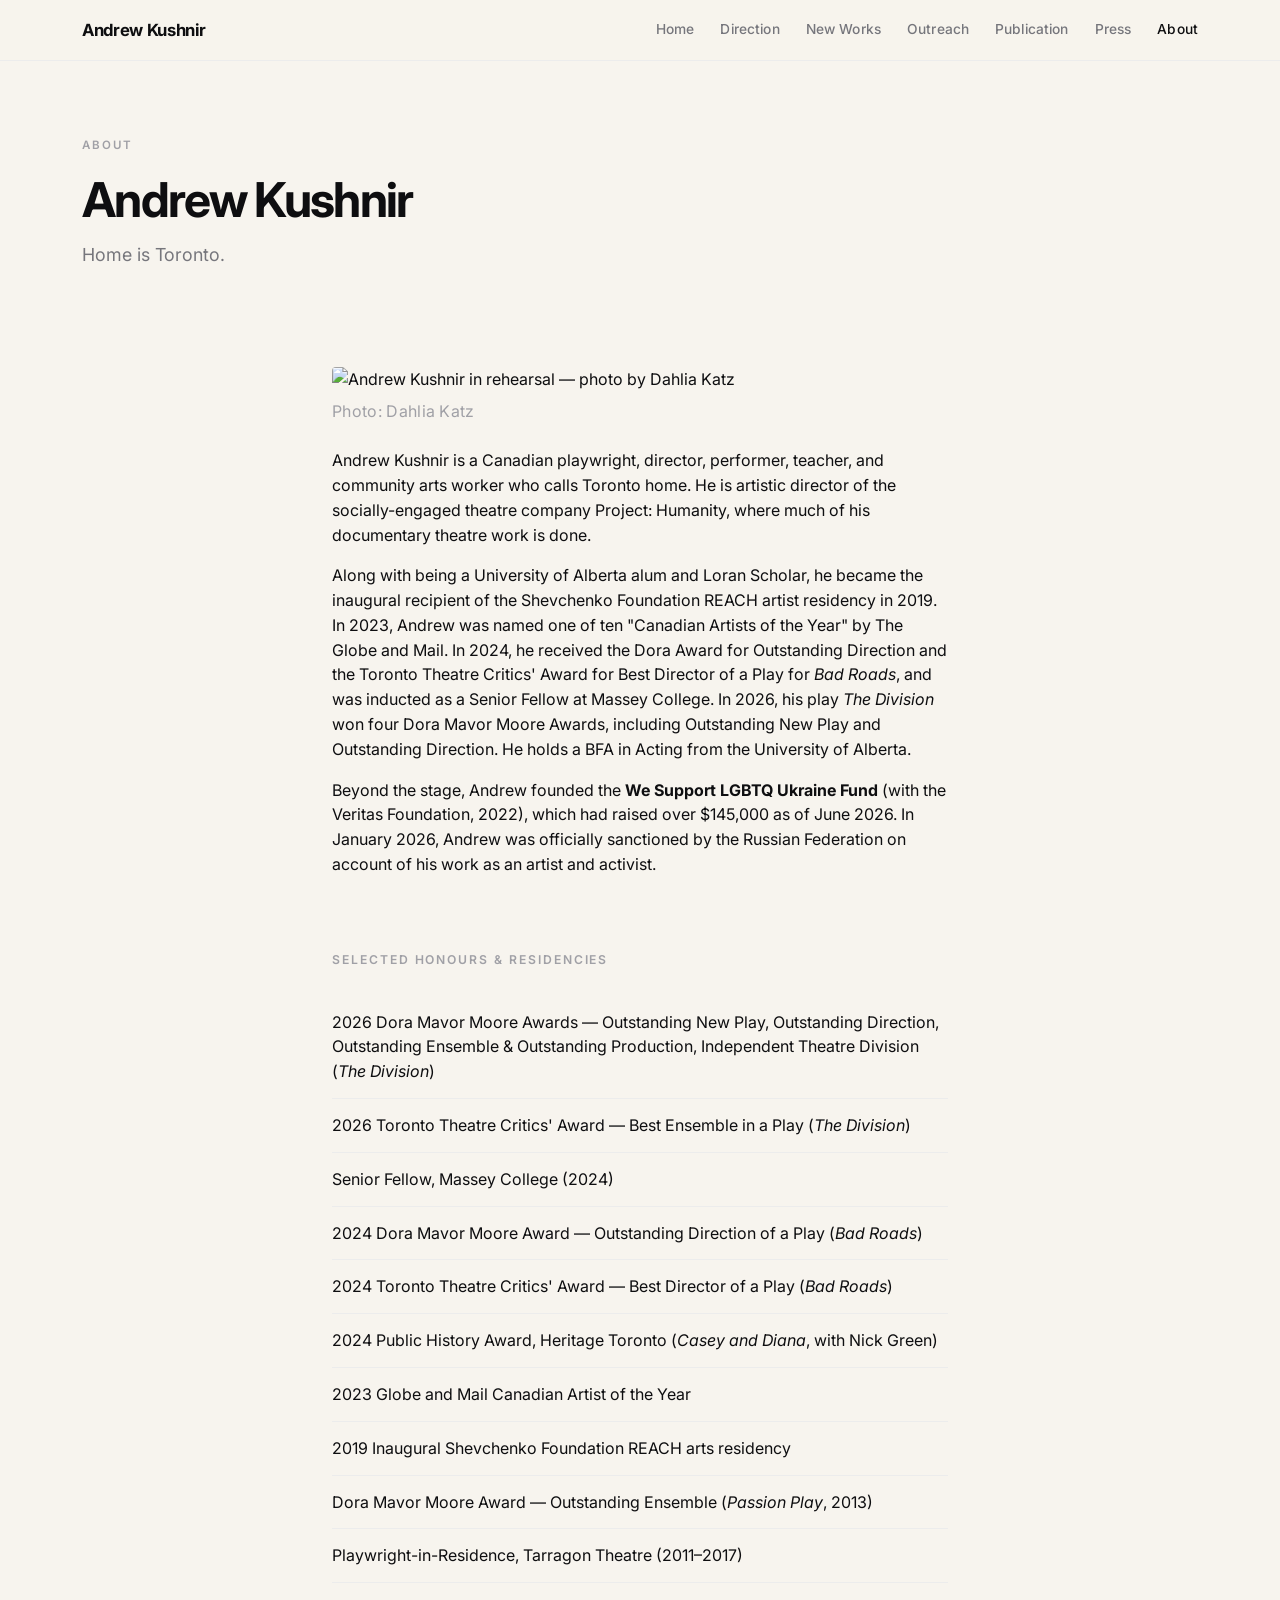
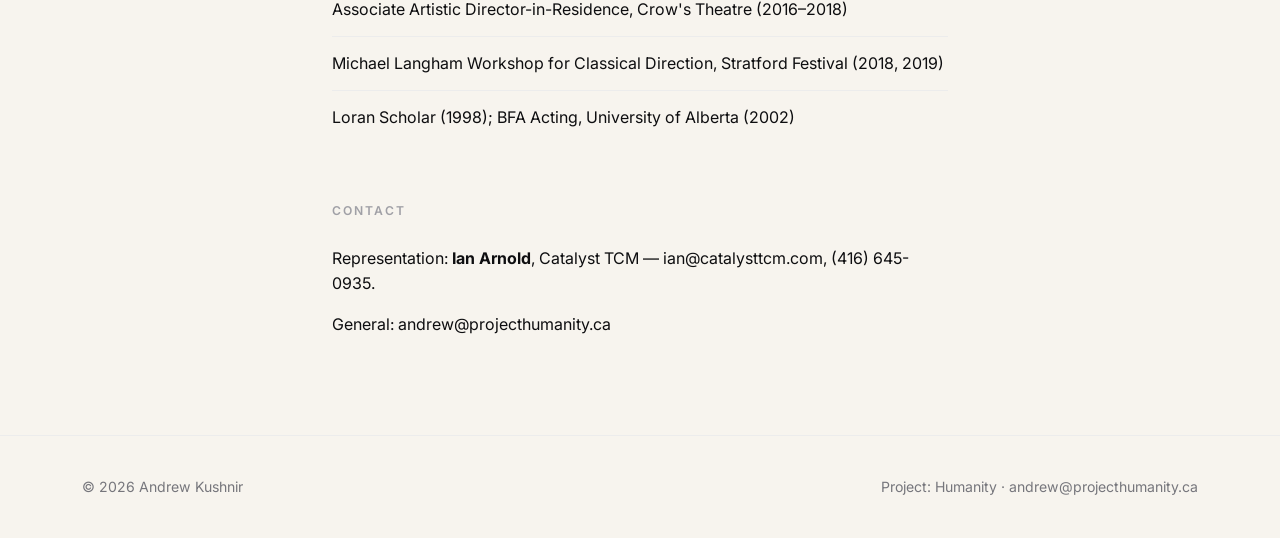
==== commit 69dccba1: "Add files via upload" ====
--- a/about.html
+++ b/about.html
@@ -76,8 +76,10 @@
           In 2023, Andrew was named one of ten "Canadian Artists of the Year" by The Globe
           and Mail. In 2024, he received the Dora Award for Outstanding Direction and the
           Toronto Theatre Critics' Award for Best Director of a Play for <em>Bad Roads</em>,
-          and was inducted as a Senior Fellow at Massey College. He holds a BFA in Acting
-          from the University of Alberta.
+          and was inducted as a Senior Fellow at Massey College. In 2026, his play
+          <em>The Division</em> won four Dora Mavor Moore Awards, including Outstanding
+          New Play and Outstanding Direction. He holds a BFA in Acting from the University
+          of Alberta.
         </p>
         <p>
           Beyond the stage, Andrew founded the <strong>We Support LGBTQ Ukraine Fund</strong>
@@ -92,6 +94,8 @@
       <div class="wrap narrow">
         <h2 class="section-title">Selected honours &amp; residencies</h2>
         <ul class="linklist">
+          <li>2026 Dora Mavor Moore Awards — Outstanding New Play, Outstanding Direction, Outstanding Ensemble &amp; Outstanding Production, Independent Theatre Division (<em>The Division</em>)</li>
+          <li>2026 Toronto Theatre Critics' Award — Best Ensemble in a Play (<em>The Division</em>)</li>
           <li>Senior Fellow, Massey College (2024)</li>
           <li>2024 Dora Mavor Moore Award — Outstanding Direction of a Play (<em>Bad Roads</em>)</li>
           <li>2024 Toronto Theatre Critics' Award — Best Director of a Play (<em>Bad Roads</em>)</li>
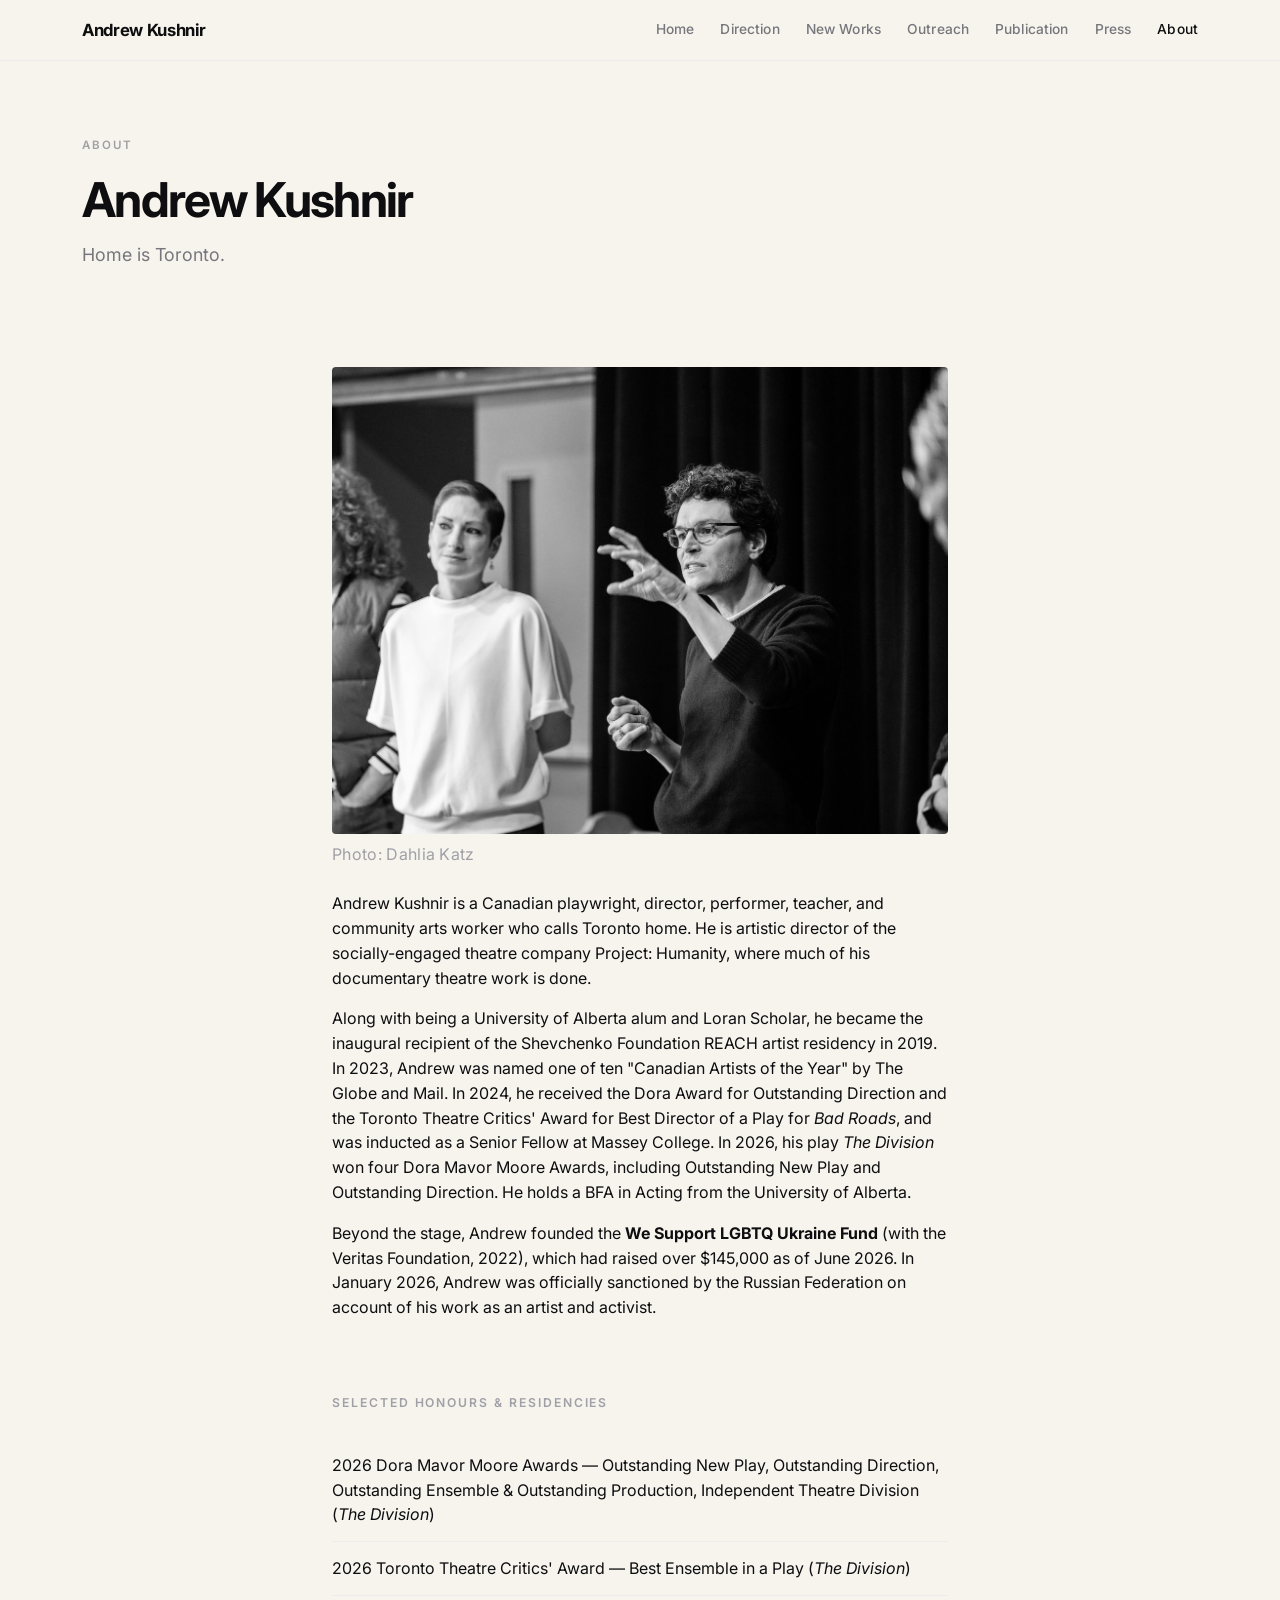
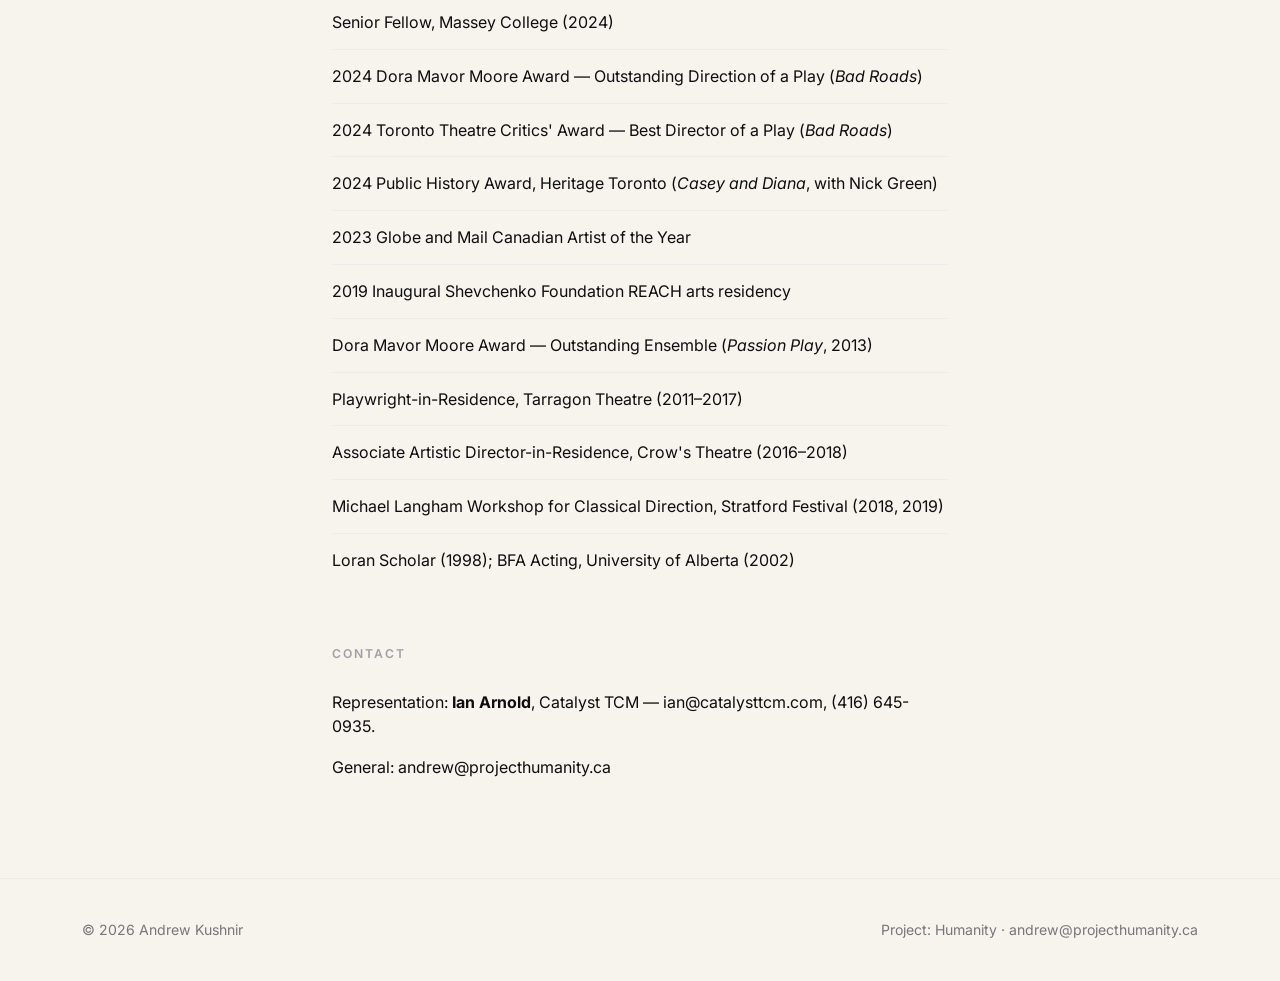
==== commit 48aefa1d: "Add files via upload" ====
--- a/about.html
+++ b/about.html
@@ -62,7 +62,7 @@
 
     <section class="block">
       <div class="wrap narrow prose">
-        <img src="images/directing/7-large.jpg" alt="Andrew Kushnir in rehearsal — photo by Dahlia Katz" style="border-radius:4px;margin-bottom:8px" />
+        <img src="andrew-about.jpg" alt="Andrew Kushnir in rehearsal — photo by Dahlia Katz" style="border-radius:4px;margin-bottom:8px" />
         <p class="photo-credit">Photo: Dahlia Katz</p>
         <p>
           Andrew Kushnir is a Canadian playwright, director, performer, teacher, and
